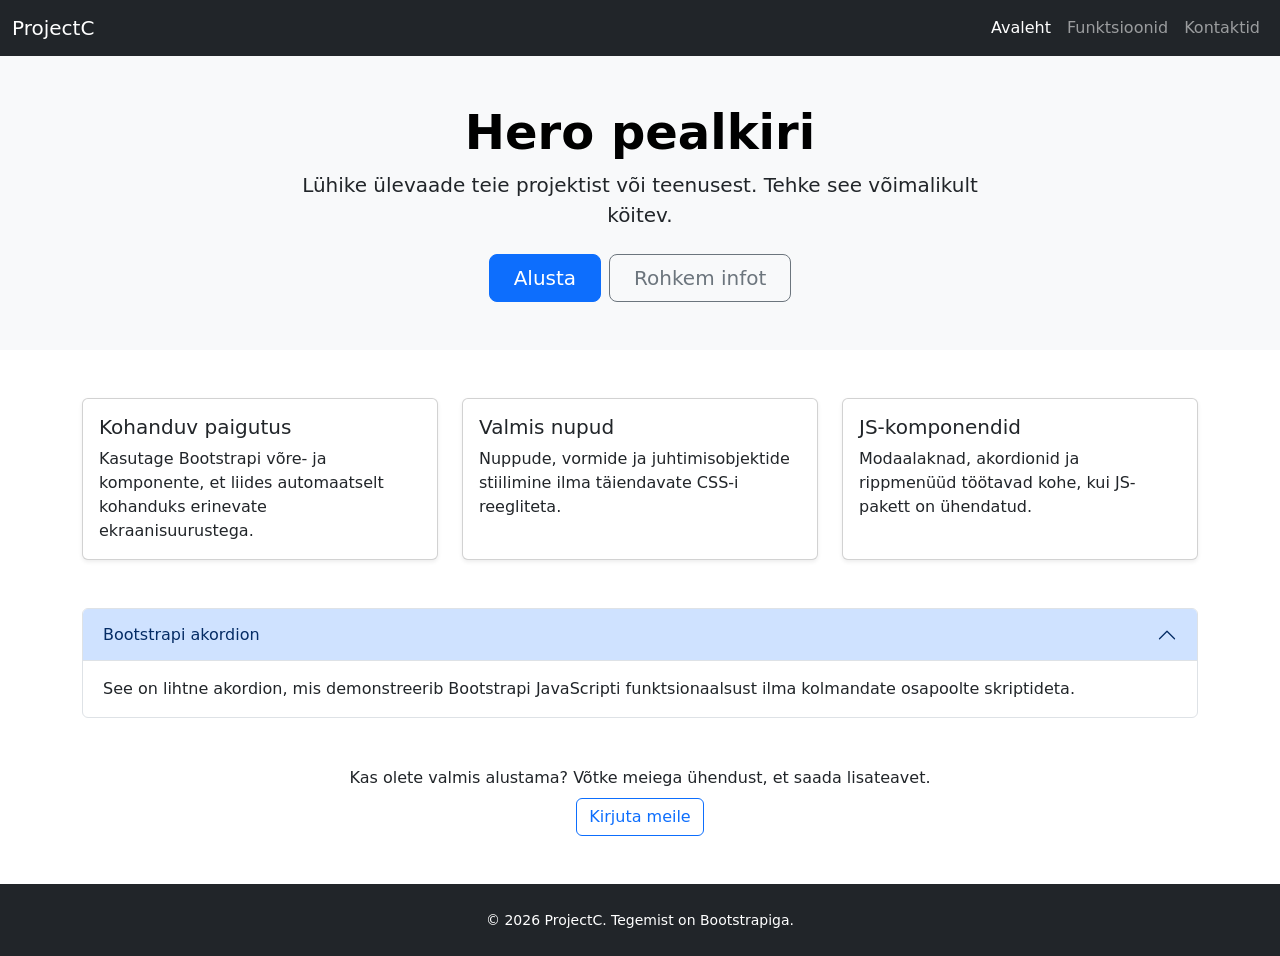
==== index.html @ 3313a77c "t1" ====
<!doctype html>
<html lang="et">
  <head>
    <meta charset="utf-8">
    <meta name="viewport" content="width=device-width, initial-scale=1">
    <title>Bootstrapi demo</title>
    <link href="https://cdn.jsdelivr.net/npm/bootstrap@5.3.8/dist/css/bootstrap.min.css" rel="stylesheet" integrity="sha384-sRIl4kxILFvY47J16cr9ZwB07vP4J8+LH7qKQnuqkuIAvNWLzeN8tE5YBujZqJLB" crossorigin="anonymous">
  </head>
  <body>
    <nav class="navbar navbar-expand-lg navbar-dark bg-dark">
      <div class="container-fluid">
        <a class="navbar-brand" href="#">ProjectC</a>
        <button class="navbar-toggler" type="button" data-bs-toggle="collapse" data-bs-target="#navbarNav" aria-controls="navbarNav" aria-expanded="false" aria-label="Toggle navigation">
          <span class="navbar-toggler-icon"></span>
        </button>
        <div class="collapse navbar-collapse" id="navbarNav">
          <ul class="navbar-nav ms-auto">
            <li class="nav-item">
              <a class="nav-link active" aria-current="page" href="#">Avaleht</a>
            </li>
            <li class="nav-item">
              <a class="nav-link" href="#features">Funktsioonid</a>
            </li>
            <li class="nav-item">
              <a class="nav-link" href="#contact">Kontaktid</a>
            </li>
          </ul>
        </div>
      </div>
    </nav>

    <header class="bg-light py-5">
      <div class="container px-4 px-md-5 text-center">
        <h1 class="display-5 fw-bold text-body-emphasis">Hero pealkiri</h1>
        <div class="col-lg-8 mx-auto">
          <p class="lead mb-4">Lühike ülevaade teie projektist või teenusest. Tehke see võimalikult köitev.</p>
          <div class="d-grid gap-2 d-sm-flex justify-content-sm-center">
            <button type="button" class="btn btn-primary btn-lg px-4 gap-3" data-bs-toggle="modal" data-bs-target="#introModal">Alusta</button>
            <button type="button" class="btn btn-outline-secondary btn-lg px-4">Rohkem infot</button>
          </div>
        </div>
      </div>
    </header>

    <main class="container py-5">
      <section id="features" class="mb-5">
        <div class="row g-4">
          <div class="col-md-4">
            <div class="card h-100 shadow-sm">
              <div class="card-body">
                <h5 class="card-title">Kohanduv paigutus</h5>
                <p class="card-text">Kasutage Bootstrapi võre- ja komponente, et liides automaatselt kohanduks erinevate ekraanisuurustega.</p>
              </div>
            </div>
          </div>
          <div class="col-md-4">
            <div class="card h-100 shadow-sm">
              <div class="card-body">
                <h5 class="card-title">Valmis nupud</h5>
                <p class="card-text">Nuppude, vormide ja juhtimisobjektide stiilimine ilma täiendavate CSS-i reegliteta.</p>
              </div>
            </div>
          </div>
          <div class="col-md-4">
            <div class="card h-100 shadow-sm">
              <div class="card-body">
                <h5 class="card-title">JS-komponendid</h5>
                <p class="card-text">Modaalaknad, akordionid ja rippmenüüd töötavad kohe, kui JS-pakett on ühendatud.</p>
              </div>
            </div>
          </div>
        </div>
      </section>

      <section class="mb-5">
        <div class="accordion" id="infoAccordion">
          <div class="accordion-item">
            <h2 class="accordion-header" id="headingOne">
              <button class="accordion-button" type="button" data-bs-toggle="collapse" data-bs-target="#collapseOne" aria-expanded="true" aria-controls="collapseOne">
                Bootstrapi akordion
              </button>
            </h2>
            <div id="collapseOne" class="accordion-collapse collapse show" aria-labelledby="headingOne" data-bs-parent="#infoAccordion">
              <div class="accordion-body">
                See on lihtne akordion, mis demonstreerib Bootstrapi JavaScripti funktsionaalsust ilma kolmandate osapoolte skriptideta.
              </div>
            </div>
          </div>
        </div>
      </section>

      <section id="contact" class="text-center">
        <p class="mb-2">Kas olete valmis alustama? Võtke meiega ühendust, et saada lisateavet.</p>
        <a href="mailto:info@example.com" class="btn btn-outline-primary">Kirjuta meile</a>
      </section>
    </main>

    <footer class="bg-dark text-white text-center py-4 mt-auto">
      <div class="container">
        <small>© 2026 ProjectC. Tegemist on Bootstrapiga.</small>
      </div>
    </footer>

    <div class="modal fade" id="introModal" tabindex="-1" aria-labelledby="introModalLabel" aria-hidden="true">
      <div class="modal-dialog modal-dialog-centered">
        <div class="modal-content">
          <div class="modal-header">
            <h5 class="modal-title" id="introModalLabel">Tere tulemast</h5>
            <button type="button" class="btn-close" data-bs-dismiss="modal" aria-label="Sulge"></button>
          </div>
          <div class="modal-body">
            Bootstrap on juba ühendatud ja nüüd saate selle komponente kasutada kohanduva kasutajaliidese kiireks loomiseks.
          </div>
          <div class="modal-footer">
            <button type="button" class="btn btn-secondary" data-bs-dismiss="modal">Sulge</button>
          </div>
        </div>
      </div>
    </div>

    <script src="https://cdn.jsdelivr.net/npm/bootstrap@5.3.8/dist/js/bootstrap.bundle.min.js" integrity="sha384-FKyoEForCGlyvwx9Hj09JcYn3nv7wiPVlz7YYwJrWVcXK/BmnVDxM+D2scQbITxI" crossorigin="anonymous"></script>
  </body>
</html>
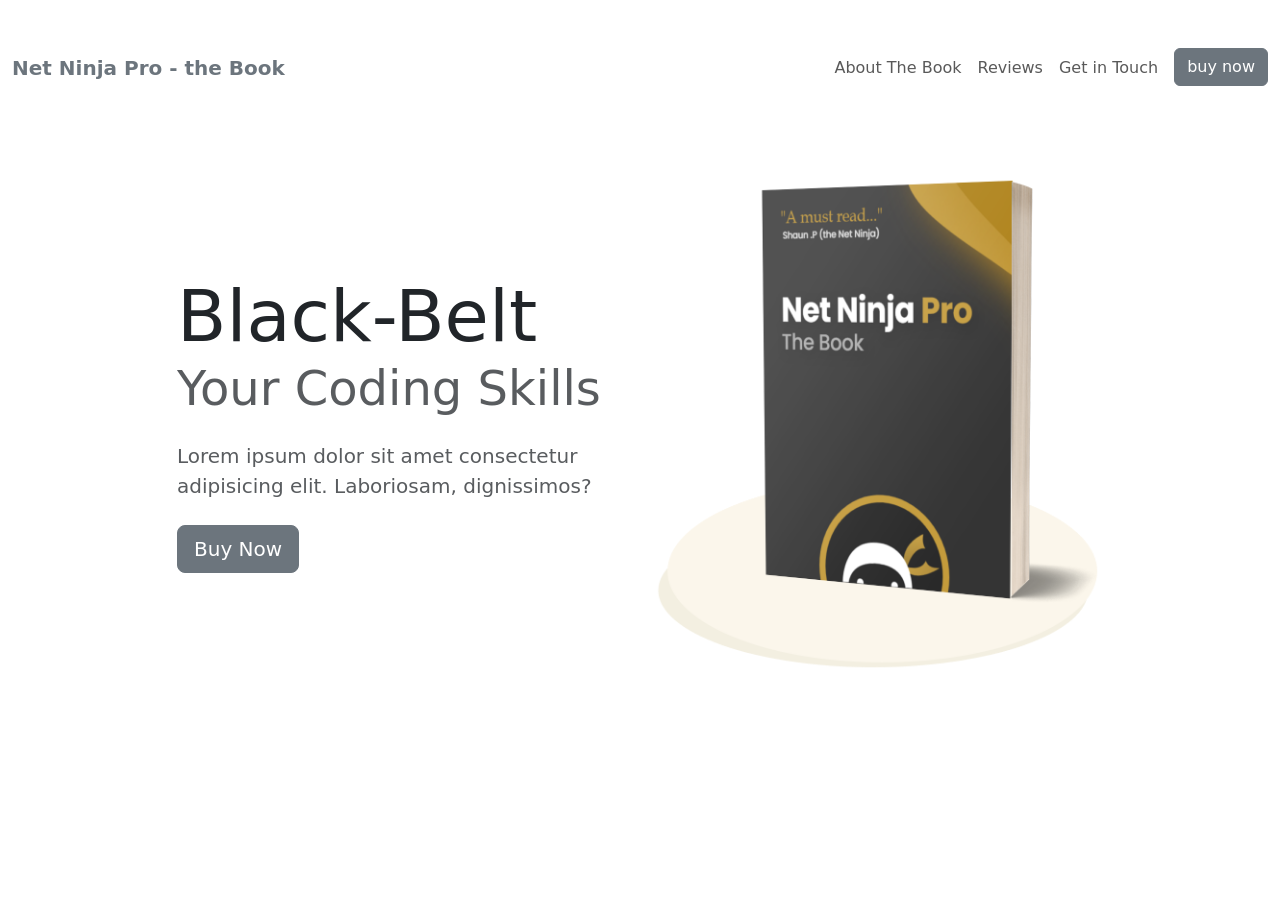
==== commit cdc3a644: "ver chill" ====
--- a/index.html
+++ b/index.html
@@ -1,123 +1,90 @@
-<!doctype html>
-<html lang="et">
-  <head>
-    <meta charset="utf-8">
-    <meta name="viewport" content="width=device-width, initial-scale=1">
-    <title>Bootstrapi demo</title>
-    <link href="https://cdn.jsdelivr.net/npm/bootstrap@5.3.8/dist/css/bootstrap.min.css" rel="stylesheet" integrity="sha384-sRIl4kxILFvY47J16cr9ZwB07vP4J8+LH7qKQnuqkuIAvNWLzeN8tE5YBujZqJLB" crossorigin="anonymous">
-  </head>
-  <body>
-    <nav class="navbar navbar-expand-lg navbar-dark bg-dark">
-      <div class="container-fluid">
-        <a class="navbar-brand" href="#">ProjectC</a>
-        <button class="navbar-toggler" type="button" data-bs-toggle="collapse" data-bs-target="#navbarNav" aria-controls="navbarNav" aria-expanded="false" aria-label="Toggle navigation">
-          <span class="navbar-toggler-icon"></span>
-        </button>
-        <div class="collapse navbar-collapse" id="navbarNav">
-          <ul class="navbar-nav ms-auto">
-            <li class="nav-item">
-              <a class="nav-link active" aria-current="page" href="#">Avaleht</a>
-            </li>
-            <li class="nav-item">
-              <a class="nav-link" href="#features">Funktsioonid</a>
-            </li>
-            <li class="nav-item">
-              <a class="nav-link" href="#contact">Kontaktid</a>
-            </li>
-          </ul>
+<html lang="en">
+<head>
+  <meta charset="UTF-8">
+  <meta http-equiv="X-UA-Compatible" content="IE=edge">
+  <meta name="viewport" content="width=device-width, initial-scale=1.0">
+  <title>Net Ninja Pro - the Book</title>
+  <link href="https://cdn.jsdelivr.net/npm/bootstrap@5.0.1/dist/css/bootstrap.min.css" rel="stylesheet" integrity="sha384-+0n0xVW2eSR5OomGNYDnhzAbDsOXxcvSN1TPprVMTNDbiYZCxYbOOl7+AMvyTG2x" crossorigin="anonymous">
+  <style>
+    section{
+      padding: 60px 0;
+    }
+  </style>
+</head>
+<body>
+
+  <!-- navbar -->
+  <nav class="navbar navbar-expand-md navbar-light pt-5 pb-4">
+    <div class="container-xxl">
+      <!-- navbar brand / title -->
+      <a class="navbar-brand" href="#intro">
+        <span class="text-secondary fw-bold">
+          Net Ninja Pro - the Book
+        </span>
+      </a>
+      <!-- toggle button for mobile nav -->
+      <button class="navbar-toggler" type="button" data-bs-toggle="collapse" data-bs-target="#main-nav" aria-controls="main-nav" aria-expanded="false" aria-label="Toggle navigation">
+        <span class="navbar-toggler-icon"></span>
+      </button>
+
+      <!-- navbar links -->
+      <div class="collapse navbar-collapse justify-content-end align-center" id="main-nav">
+        <ul class="navbar-nav">
+          <li class="nav-item">
+            <a class="nav-link" href="#topics">About The Book</a>
+          </li>
+          <li class="nav-item">
+            <a class="nav-link" href="#reviews">Reviews</a>
+          </li>
+          <li class="nav-item">
+            <a class="nav-link" href="#contact">Get in Touch</a>
+          </li>
+          <li class="nav-item d-md-none">
+            <a class="nav-link" href="#pricing">Pricing</a>
+          </li>
+          <li class="nav-item ms-2 d-none d-md-inline">
+            <a class="btn btn-secondary" href="#pricing">buy now</a>
+          </li>
+          
+        </ul>
+      </div>
+    </div>
+  </nav>
+
+  <!-- main image & intro text -->
+  <section id="intro">
+    <div class="container-lg">
+      <div class="row g-4 justify-content-center align-items-center">
+        <div class="col-md-5 text-center text-md-start">
+          <h1>
+            <div class="display-2">Black-Belt</div>
+            <div class="display-5 text-muted">Your Coding Skills</div>
+          </h1>
+          <p class="lead my-4 text-muted">Lorem ipsum dolor sit amet consectetur adipisicing elit. Laboriosam, dignissimos?</p>
+          <a href="#pricing" class="btn btn-secondary btn-lg">Buy Now</a>
         </div>
-      </div>
-    </nav>
-
-    <header class="bg-light py-5">
-      <div class="container px-4 px-md-5 text-center">
-        <h1 class="display-5 fw-bold text-body-emphasis">Hero pealkiri</h1>
-        <div class="col-lg-8 mx-auto">
-          <p class="lead mb-4">Lühike ülevaade teie projektist või teenusest. Tehke see võimalikult köitev.</p>
-          <div class="d-grid gap-2 d-sm-flex justify-content-sm-center">
-            <button type="button" class="btn btn-primary btn-lg px-4 gap-3" data-bs-toggle="modal" data-bs-target="#introModal">Alusta</button>
-            <button type="button" class="btn btn-outline-secondary btn-lg px-4">Rohkem infot</button>
-          </div>
-        </div>
-      </div>
-    </header>
-
-    <main class="container py-5">
-      <section id="features" class="mb-5">
-        <div class="row g-4">
-          <div class="col-md-4">
-            <div class="card h-100 shadow-sm">
-              <div class="card-body">
-                <h5 class="card-title">Kohanduv paigutus</h5>
-                <p class="card-text">Kasutage Bootstrapi võre- ja komponente, et liides automaatselt kohanduks erinevate ekraanisuurustega.</p>
-              </div>
-            </div>
-          </div>
-          <div class="col-md-4">
-            <div class="card h-100 shadow-sm">
-              <div class="card-body">
-                <h5 class="card-title">Valmis nupud</h5>
-                <p class="card-text">Nuppude, vormide ja juhtimisobjektide stiilimine ilma täiendavate CSS-i reegliteta.</p>
-              </div>
-            </div>
-          </div>
-          <div class="col-md-4">
-            <div class="card h-100 shadow-sm">
-              <div class="card-body">
-                <h5 class="card-title">JS-komponendid</h5>
-                <p class="card-text">Modaalaknad, akordionid ja rippmenüüd töötavad kohe, kui JS-pakett on ühendatud.</p>
-              </div>
-            </div>
-          </div>
-        </div>
-      </section>
-
-      <section class="mb-5">
-        <div class="accordion" id="infoAccordion">
-          <div class="accordion-item">
-            <h2 class="accordion-header" id="headingOne">
-              <button class="accordion-button" type="button" data-bs-toggle="collapse" data-bs-target="#collapseOne" aria-expanded="true" aria-controls="collapseOne">
-                Bootstrapi akordion
-              </button>
-            </h2>
-            <div id="collapseOne" class="accordion-collapse collapse show" aria-labelledby="headingOne" data-bs-parent="#infoAccordion">
-              <div class="accordion-body">
-                See on lihtne akordion, mis demonstreerib Bootstrapi JavaScripti funktsionaalsust ilma kolmandate osapoolte skriptideta.
-              </div>
-            </div>
-          </div>
-        </div>
-      </section>
-
-      <section id="contact" class="text-center">
-        <p class="mb-2">Kas olete valmis alustama? Võtke meiega ühendust, et saada lisateavet.</p>
-        <a href="mailto:info@example.com" class="btn btn-outline-primary">Kirjuta meile</a>
-      </section>
-    </main>
-
-    <footer class="bg-dark text-white text-center py-4 mt-auto">
-      <div class="container">
-        <small>© 2026 ProjectC. Tegemist on Bootstrapiga.</small>
-      </div>
-    </footer>
-
-    <div class="modal fade" id="introModal" tabindex="-1" aria-labelledby="introModalLabel" aria-hidden="true">
-      <div class="modal-dialog modal-dialog-centered">
-        <div class="modal-content">
-          <div class="modal-header">
-            <h5 class="modal-title" id="introModalLabel">Tere tulemast</h5>
-            <button type="button" class="btn-close" data-bs-dismiss="modal" aria-label="Sulge"></button>
-          </div>
-          <div class="modal-body">
-            Bootstrap on juba ühendatud ja nüüd saate selle komponente kasutada kohanduva kasutajaliidese kiireks loomiseks.
-          </div>
-          <div class="modal-footer">
-            <button type="button" class="btn btn-secondary" data-bs-dismiss="modal">Sulge</button>
-          </div>
+        <div class="col-md-5 text-center d-none d-md-block">
+          <img src="/assets/ebook-cover.png" class="img-fluid" alt="ebook">
         </div>
       </div>
     </div>
+  </section>
 
-    <script src="https://cdn.jsdelivr.net/npm/bootstrap@5.3.8/dist/js/bootstrap.bundle.min.js" integrity="sha384-FKyoEForCGlyvwx9Hj09JcYn3nv7wiPVlz7YYwJrWVcXK/BmnVDxM+D2scQbITxI" crossorigin="anonymous"></script>
-  </body>
+  <!-- pricing plans -->
+
+
+  <!-- topics at a glance -->
+
+
+  <!-- reviews list -->
+
+
+  <!-- contact form -->
+
+
+  <!-- get updates / modal trigger -->
+
+  
+  <script src="https://cdn.jsdelivr.net/npm/bootstrap@5.0.1/dist/js/bootstrap.bundle.min.js" integrity="sha384-gtEjrD/SeCtmISkJkNUaaKMoLD0//ElJ19smozuHV6z3Iehds+3Ulb9Bn9Plx0x4" crossorigin="anonymous"></script>
+</body>
 </html>
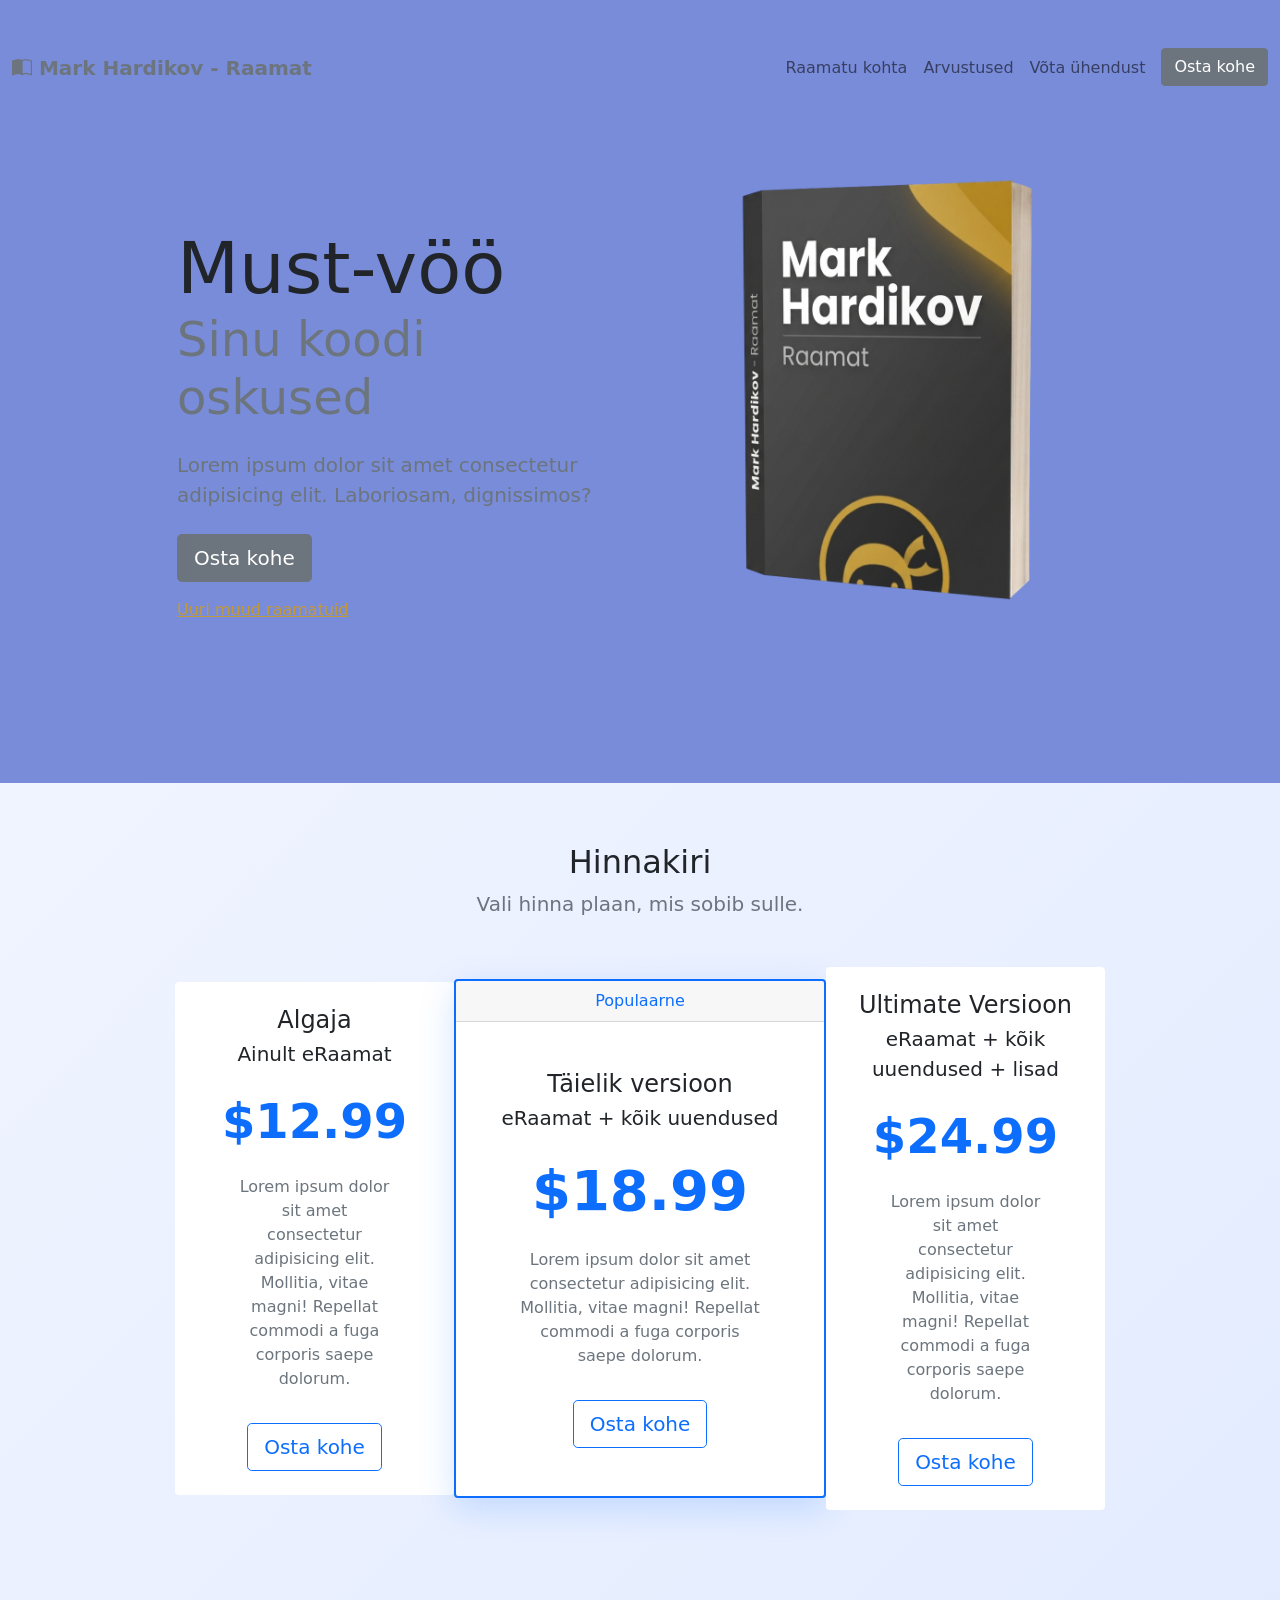
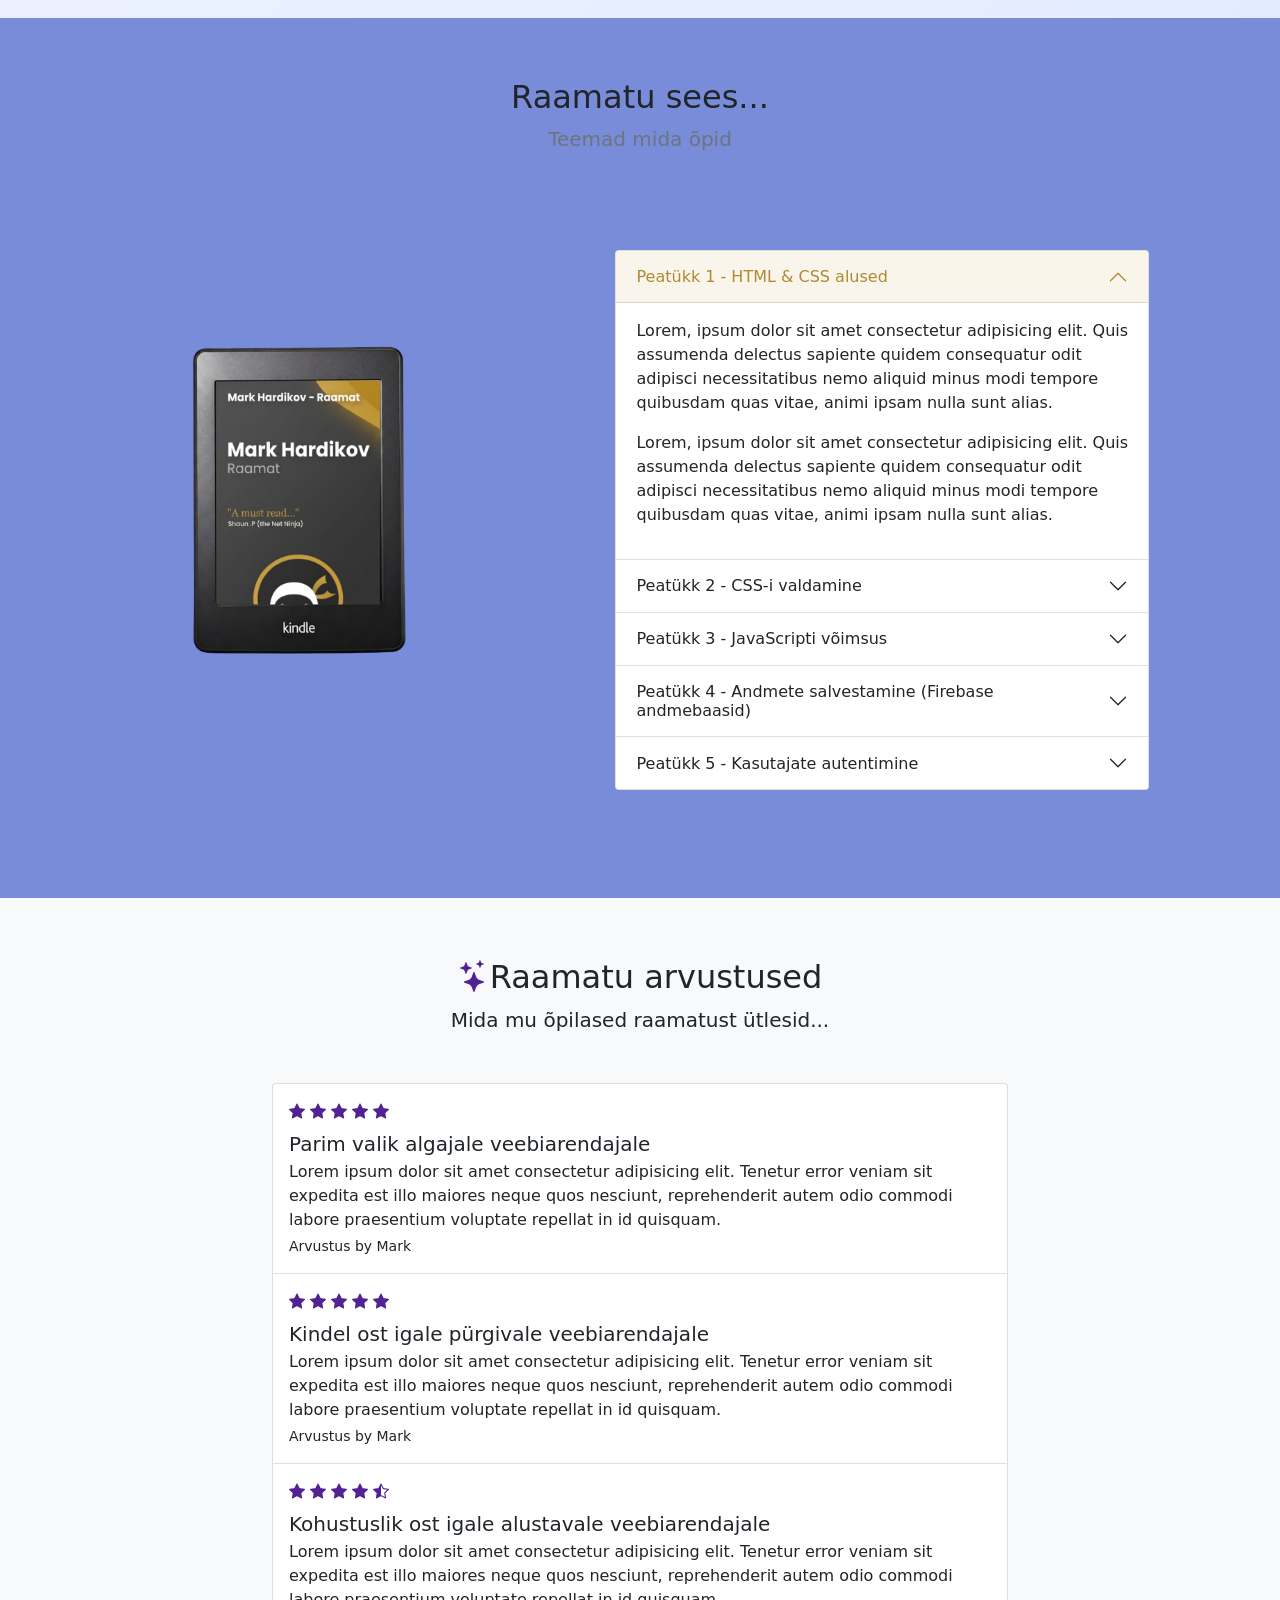
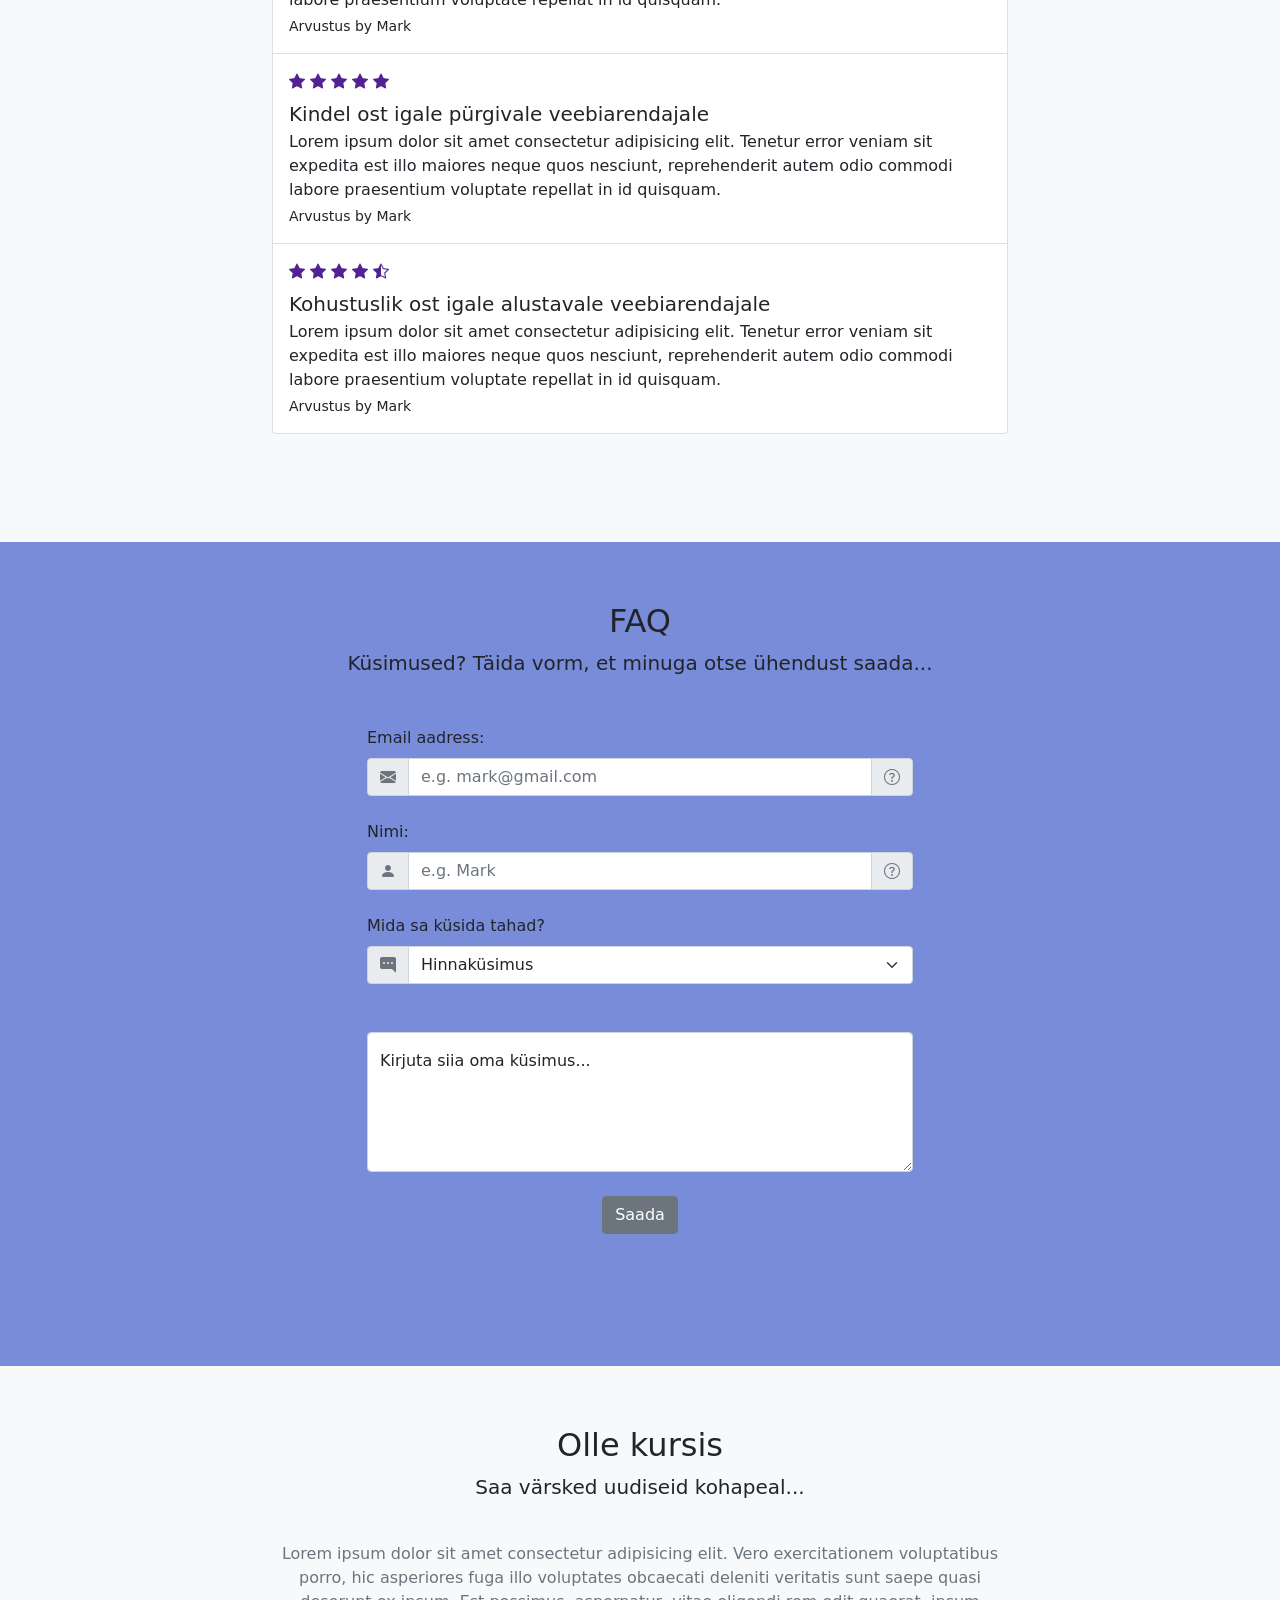
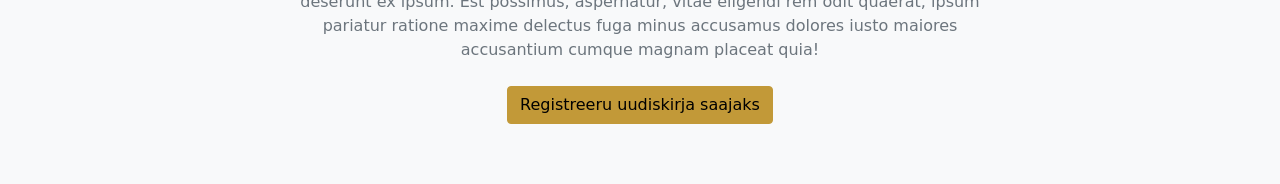
==== commit 7719cb63: "Almost final ver" ====
--- a/index.html
+++ b/index.html
@@ -3,8 +3,9 @@
   <meta charset="UTF-8">
   <meta http-equiv="X-UA-Compatible" content="IE=edge">
   <meta name="viewport" content="width=device-width, initial-scale=1.0">
-  <title>Net Ninja Pro - the Book</title>
-  <link href="https://cdn.jsdelivr.net/npm/bootstrap@5.0.1/dist/css/bootstrap.min.css" rel="stylesheet" integrity="sha384-+0n0xVW2eSR5OomGNYDnhzAbDsOXxcvSN1TPprVMTNDbiYZCxYbOOl7+AMvyTG2x" crossorigin="anonymous">
+  <title>Mark Hardikov - Raamat</title>
+  <link rel="stylesheet" href="https://cdn.jsdelivr.net/npm/bootstrap-icons@1.5.0/font/bootstrap-icons.css">
+  <link href="/css/main.min.css" rel="stylesheet">
   <style>
     section{
       padding: 60px 0;
@@ -19,7 +20,8 @@
       <!-- navbar brand / title -->
       <a class="navbar-brand" href="#intro">
         <span class="text-secondary fw-bold">
-          Net Ninja Pro - the Book
+          <i class="bi bi-book-half"></i>
+          Mark Hardikov - Raamat
         </span>
       </a>
       <!-- toggle button for mobile nav -->
@@ -31,19 +33,19 @@
       <div class="collapse navbar-collapse justify-content-end align-center" id="main-nav">
         <ul class="navbar-nav">
           <li class="nav-item">
-            <a class="nav-link" href="#topics">About The Book</a>
+            <a class="nav-link" href="#topics">Raamatu kohta</a>
           </li>
           <li class="nav-item">
-            <a class="nav-link" href="#reviews">Reviews</a>
+            <a class="nav-link" href="#reviews">Arvustused</a>
           </li>
           <li class="nav-item">
-            <a class="nav-link" href="#contact">Get in Touch</a>
+            <a class="nav-link" href="#contact">Võta ühendust</a>
           </li>
           <li class="nav-item d-md-none">
-            <a class="nav-link" href="#pricing">Pricing</a>
+            <a class="nav-link" href="#pricing">Hinnakiri</a>
           </li>
           <li class="nav-item ms-2 d-none d-md-inline">
-            <a class="btn btn-secondary" href="#pricing">buy now</a>
+            <a class="btn btn-secondary" href="#pricing">Osta kohe</a>
           </li>
           
         </ul>
@@ -57,34 +59,376 @@
       <div class="row g-4 justify-content-center align-items-center">
         <div class="col-md-5 text-center text-md-start">
           <h1>
-            <div class="display-2">Black-Belt</div>
-            <div class="display-5 text-muted">Your Coding Skills</div>
+            <div class="display-2">Must-vöö</div>
+            <div class="display-5 text-muted">Sinu koodi oskused</div>
           </h1>
           <p class="lead my-4 text-muted">Lorem ipsum dolor sit amet consectetur adipisicing elit. Laboriosam, dignissimos?</p>
-          <a href="#pricing" class="btn btn-secondary btn-lg">Buy Now</a>
+          <a href="#pricing" class="btn btn-secondary btn-lg">Osta kohe</a>
+          <!-- open sidebar / offcanvas -->
+          <a href="#sidebar" class="d-block mt-3" data-bs-toggle="offcanvas" role="button" aria-controls="sidebar">
+            Uuri muud raamatuid
+          </a>
         </div>
         <div class="col-md-5 text-center d-none d-md-block">
-          <img src="/assets/ebook-cover.png" class="img-fluid" alt="ebook">
+          <!-- tooltip -->
+          <span class="tt" data-bs-placement="bottom" title="Mark Hardikov Raamatu kaan">
+            <img src="/assets/ebook-cover.png" class="img-fluid" alt="ebook">
+          </span>
         </div>
       </div>
     </div>
   </section>
 
   <!-- pricing plans -->
-
+  <section id="pricing" class="bg-light mt-5">
+    <div class="container-lg">
+      <div class="text-center">
+        <h2>Hinnakiri</h2>
+        <p class="lead text-muted">Vali hinna plaan, mis sobib sulle.</p>
+      </div>
+
+      <div class="row my-5 g-0 align-items-center justify-content-center">
+        <div class="col-8 col-lg-4 col-xl-3">
+          <div class="card border-0">
+            <div class="card-body text-center py-4">
+              <h4 class="card-title">Algaja</h4>
+              <p class="lead card-subtitle">Ainult eRaamat</p>
+              <p class="display-5 my-4 text-primary fw-bold">$12.99</p>
+              <p class="card-text mx-5 text-muted d-none d-lg-block">Lorem ipsum dolor sit amet consectetur adipisicing elit. Mollitia, vitae magni! Repellat commodi a fuga corporis saepe dolorum.</p>
+              <a href="#" class="btn btn-outline-primary btn-lg mt-3">
+                Osta kohe
+              </a>
+            </div>
+          </div>
+        </div>
+
+        <div class="col-9 col-lg-4">
+          <div class="card border-primary border-2">
+            <div class="card-header text-center text-primary">Populaarne</div>
+            <div class="card-body text-center py-5">
+              <h4 class="card-title">Täielik versioon</h4>
+              <p class="lead card-subtitle">eRaamat + kõik uuendused</p>
+              <p class="display-4 my-4 text-primary fw-bold">$18.99</p>
+              <p class="card-text mx-5 text-muted d-none d-lg-block">Lorem ipsum dolor sit amet consectetur adipisicing elit. Mollitia, vitae magni! Repellat commodi a fuga corporis saepe dolorum.</p>
+              <a href="#" class="btn btn-outline-primary btn-lg mt-3">
+                Osta kohe
+              </a>
+            </div>
+          </div>
+        </div>
+
+        <div class="col-8 col-lg-4 col-xl-3">
+          <div class="card border-0">
+            <div class="card-body text-center py-4">
+              <h4 class="card-title">Ultimate Versioon</h4>
+              <p class="lead card-subtitle">eRaamat + kõik uuendused + lisad</p>
+              <p class="display-5 my-4 text-primary fw-bold">$24.99</p>
+              <p class="card-text mx-5 text-muted d-none d-lg-block">Lorem ipsum dolor sit amet consectetur adipisicing elit. Mollitia, vitae magni! Repellat commodi a fuga corporis saepe dolorum.</p>
+              <a href="#" class="btn btn-outline-primary btn-lg mt-3">
+                Osta kohe
+              </a>
+            </div>
+          </div>
+        </div>
+      </div>
+
+    </div><!-- end container -->
+  </section>
 
   <!-- topics at a glance -->
-
+  <section id="topics">
+    <div class="container-md">
+      <div class="text-center">
+        <h2>Raamatu sees...</h2>
+        <p class="lead text-muted">Teemad mida õpid</p>
+      </div>
+      <div class="row my-5 g-5 justify-content-around align-items-center">
+        <div class="col-6 col-lg-4">
+          <img src="/assets/kindle.png" class="img-fluid" alt="ebook">
+        </div>
+        <div class="col-lg-6">
+          
+          <!-- accordion -->
+          <div class="accordion" id="chapters">
+            <div class="accordion-item">
+              <h2 class="accordion-header" id="heading-1">
+                <button class="accordion-button" type="button" data-bs-toggle="collapse" data-bs-target="#chapter-1" aria-expanded="true" aria-controls="chapter-1">
+                  Peatükk 1 - HTML & CSS alused
+                </button>
+              </h2>
+              <div id="chapter-1" class="accordion-collapse collapse show" aria-labelledby="heading-1" data-bs-parent="#chapters">
+                <div class="accordion-body">
+                  <p>Lorem, ipsum dolor sit amet consectetur adipisicing elit. Quis assumenda delectus sapiente quidem consequatur odit adipisci necessitatibus nemo aliquid minus modi tempore quibusdam quas vitae, animi ipsam nulla sunt alias.</p>
+                  <p>Lorem, ipsum dolor sit amet consectetur adipisicing elit. Quis assumenda delectus sapiente quidem consequatur odit adipisci necessitatibus nemo aliquid minus modi tempore quibusdam quas vitae, animi ipsam nulla sunt alias.</p>
+                </div>
+              </div>
+            </div>
+            <div class="accordion-item">
+              <h2 class="accordion-header" id="heading-2">
+                <button class="accordion-button collapsed" type="button" data-bs-toggle="collapse" data-bs-target="#chapter-2" aria-expanded="false" aria-controls="chapter-2">
+                  Peatükk 2 - CSS-i valdamine
+                </button>
+              </h2>
+              <div id="chapter-2" class="accordion-collapse collapse" aria-labelledby="heading-2" data-bs-parent="#chapters">
+                <div class="accordion-body">
+                  <p>Lorem, ipsum dolor sit amet consectetur adipisicing elit. Quis assumenda delectus sapiente quidem consequatur odit adipisci necessitatibus nemo aliquid minus modi tempore quibusdam quas vitae, animi ipsam nulla sunt alias.</p>
+                  <p>Lorem, ipsum dolor sit amet consectetur adipisicing elit. Quis assumenda delectus sapiente quidem consequatur odit adipisci necessitatibus nemo aliquid minus modi tempore quibusdam quas vitae, animi ipsam nulla sunt alias.</p>
+                </div>
+              </div>
+            </div>
+            <div class="accordion-item">
+              <h2 class="accordion-header" id="heading-3">
+                <button class="accordion-button collapsed" type="button" data-bs-toggle="collapse" data-bs-target="#chapter-3" aria-expanded="false" aria-controls="chapter-3">
+                  Peatükk 3 - JavaScripti võimsus
+                </button>
+              </h2>
+              <div id="chapter-3" class="accordion-collapse collapse" aria-labelledby="heading-3" data-bs-parent="#chapters">
+                <div class="accordion-body">
+                  <p>Lorem, ipsum dolor sit amet consectetur adipisicing elit. Quis assumenda delectus sapiente quidem consequatur odit adipisci necessitatibus nemo aliquid minus modi tempore quibusdam quas vitae, animi ipsam nulla sunt alias.</p>
+                  <p>Lorem, ipsum dolor sit amet consectetur adipisicing elit. Quis assumenda delectus sapiente quidem consequatur odit adipisci necessitatibus nemo aliquid minus modi tempore quibusdam quas vitae, animi ipsam nulla sunt alias.</p>
+                </div>
+              </div>
+            </div>
+            <div class="accordion-item">
+              <h2 class="accordion-header" id="heading-4">
+                <button class="accordion-button collapsed" type="button" data-bs-toggle="collapse" data-bs-target="#chapter-4" aria-expanded="false" aria-controls="chapter-4">
+                  Peatükk 4 - Andmete salvestamine (Firebase andmebaasid)
+                </button>
+              </h2>
+              <div id="chapter-4" class="accordion-collapse collapse" aria-labelledby="heading-4" data-bs-parent="#chapters">
+                <div class="accordion-body">
+                  <p>Lorem, ipsum dolor sit amet consectetur adipisicing elit. Quis assumenda delectus sapiente quidem consequatur odit adipisci necessitatibus nemo aliquid minus modi tempore quibusdam quas vitae, animi ipsam nulla sunt alias.</p>
+                  <p>Lorem, ipsum dolor sit amet consectetur adipisicing elit. Quis assumenda delectus sapiente quidem consequatur odit adipisci necessitatibus nemo aliquid minus modi tempore quibusdam quas vitae, animi ipsam nulla sunt alias.</p>
+                </div>
+              </div>
+            </div>
+            <div class="accordion-item">
+              <h2 class="accordion-header" id="heading-5">
+                <button class="accordion-button collapsed" type="button" data-bs-toggle="collapse" data-bs-target="#chapter-5" aria-expanded="false" aria-controls="chapter-5">
+                  Peatükk 5 - Kasutajate autentimine
+                </button>
+              </h2>
+              <div id="chapter-5" class="accordion-collapse collapse" aria-labelledby="heading-5" data-bs-parent="#chapters">
+                <div class="accordion-body">
+                  <p>Lorem, ipsum dolor sit amet consectetur adipisicing elit. Quis assumenda delectus sapiente quidem consequatur odit adipisci necessitatibus nemo aliquid minus modi tempore quibusdam quas vitae, animi ipsam nulla sunt alias.</p>
+                  <p>Lorem, ipsum dolor sit amet consectetur adipisicing elit. Quis assumenda delectus sapiente quidem consequatur odit adipisci necessitatibus nemo aliquid minus modi tempore quibusdam quas vitae, animi ipsam nulla sunt alias.</p>
+                </div>
+              </div>
+            </div>
+          </div>
+
+        </div>
+      </div>
+    </div>
+  </section>
 
   <!-- reviews list -->
-
+  <section id="reviews" class="bg-altlight">
+    <div class="container-lg">
+      <div class="text-center">
+        <h2><i class="bi bi-stars text-altdark"></i>Raamatu arvustused</h2>
+        <p class="lead">Mida mu õpilased raamatust ütlesid...</p>
+      </div>
+
+      <div class="row justify-content-center my-5">
+        <div class="col-lg-8">
+          <div class="list-group">
+            <div class="list-group-item py-3">
+              <div class="pb-2">
+                <i class="bi bi-star-fill text-altdark"></i>
+                <i class="bi bi-star-fill text-altdark"></i>
+                <i class="bi bi-star-fill text-altdark"></i>
+                <i class="bi bi-star-fill text-altdark"></i>
+                <i class="bi bi-star-fill text-altdark"></i>
+              </div>
+              <h5 class="mb-1">Parim valik algajale veebiarendajale</h5>
+              <p class="mb-1">Lorem ipsum dolor sit amet consectetur adipisicing elit. Tenetur error veniam sit expedita est illo maiores neque quos nesciunt, reprehenderit autem odio commodi labore praesentium voluptate repellat in id quisquam.</p>
+              <small>Arvustus by Mark</small>
+            </div>
+            <div class="list-group-item py-3">
+              <div class="pb-2">
+                <i class="bi bi-star-fill text-altdark"></i>
+                <i class="bi bi-star-fill text-altdark"></i>
+                <i class="bi bi-star-fill text-altdark"></i>
+                <i class="bi bi-star-fill text-altdark"></i>
+                <i class="bi bi-star-fill text-altdark"></i>
+              </div>
+              <h5 class="mb-1">Kindel ost igale pürgivale veebiarendajale</h5>
+              <p class="mb-1">Lorem ipsum dolor sit amet consectetur adipisicing elit. Tenetur error veniam sit expedita est illo maiores neque quos nesciunt, reprehenderit autem odio commodi labore praesentium voluptate repellat in id quisquam.</p>
+              <small>Arvustus by Mark</small>
+            </div>
+            <div class="list-group-item py-3">
+              <div class="pb-2">
+                <i class="bi bi-star-fill text-altdark"></i>
+                <i class="bi bi-star-fill text-altdark"></i>
+                <i class="bi bi-star-fill text-altdark"></i>
+                <i class="bi bi-star-fill text-altdark"></i>
+                <i class="bi bi-star-half text-altdark"></i>
+              </div>
+              <h5 class="mb-1">Kohustuslik ost igale alustavale veebiarendajale</h5>
+              <p class="mb-1">Lorem ipsum dolor sit amet consectetur adipisicing elit. Tenetur error veniam sit expedita est illo maiores neque quos nesciunt, reprehenderit autem odio commodi labore praesentium voluptate repellat in id quisquam.</p>
+              <small>Arvustus by Mark</small>
+            </div>
+            <div class="list-group-item py-3">
+              <div class="pb-2">
+                <i class="bi bi-star-fill text-altdark"></i>
+                <i class="bi bi-star-fill text-altdark"></i>
+                <i class="bi bi-star-fill text-altdark"></i>
+                <i class="bi bi-star-fill text-altdark"></i>
+                <i class="bi bi-star-fill text-altdark"></i>
+              </div>
+              <h5 class="mb-1">Kindel ost igale pürgivale veebiarendajale</h5>
+              <p class="mb-1">Lorem ipsum dolor sit amet consectetur adipisicing elit. Tenetur error veniam sit expedita est illo maiores neque quos nesciunt, reprehenderit autem odio commodi labore praesentium voluptate repellat in id quisquam.</p>
+              <small>Arvustus by Mark</small>
+            </div>
+            <div class="list-group-item py-3">
+              <div class="pb-2">
+                <i class="bi bi-star-fill text-altdark"></i>
+                <i class="bi bi-star-fill text-altdark"></i>
+                <i class="bi bi-star-fill text-altdark"></i>
+                <i class="bi bi-star-fill text-altdark"></i>
+                <i class="bi bi-star-half text-altdark"></i>
+              </div>
+              <h5 class="mb-1">Kohustuslik ost igale alustavale veebiarendajale</h5>
+              <p class="mb-1">Lorem ipsum dolor sit amet consectetur adipisicing elit. Tenetur error veniam sit expedita est illo maiores neque quos nesciunt, reprehenderit autem odio commodi labore praesentium voluptate repellat in id quisquam.</p>
+              <small>Arvustus by Mark</small>
+            </div>
+          </div>
+        </div>
+      </div>
+    </div>
+  </section>
 
   <!-- contact form -->
-
+  <!-- form-control, form-label, form-select, input-group, input-group-text -->
+  <section id="contact">
+    <div class="container-lg">
+      
+      <div class="text-center">
+        <h2>FAQ</h2>
+        <p class="lead">Küsimused? Täida vorm, et minuga otse ühendust saada...</p>
+      </div>
+      <div class="row justify-content-center my-5">
+        <div class="col-lg-6">
+          
+          <form>
+            <label for="email" class="form-label">Email aadress:</label>
+            <div class="input-group mb-4">
+              <span class="input-group-text">
+                <i class="bi bi-envelope-fill text-secondary"></i>
+              </span>
+              <input type="text" id="email" class="form-control" placeholder="e.g. mark@gmail.com" />
+              <!-- tooltip -->
+              <span class="input-group-text">
+                <span class="tt" data-bs-placement="bottom" title="Pane email aadress, et saaksime vastata.">
+                  <i class="bi bi-question-circle text-muted"></i>
+                </span>
+              </span>
+            </div>
+            <label for="name" class="form-label">Nimi:</label>
+            <div class="mb-4 input-group">
+              <span class="input-group-text">
+                <i class="bi bi-person-fill text-secondary"></i>
+              </span>
+              <input type="text" id="name" class="form-control" placeholder="e.g. Mark" />
+              <!-- tooltip -->
+              <span class="input-group-text">
+                <span class="tt" data-bs-placement="bottom" title="Pane oma nimi, et saaksime sind identifitseerida.">
+                  <i class="bi bi-question-circle text-muted"></i>
+                </span>
+              </span>
+            </div>
+            <label for="subject" class="form-label">Mida sa küsida tahad?</label>
+            <div class="mb-4 input-group">
+              <span class="input-group-text">
+                <i class="bi bi-chat-right-dots-fill text-secondary"></i>
+              </span>
+              <select class="form-select" id="subject">
+                <option value="pricing" selected>Hinnaküsimus</option>
+                <option value="content">Sisuküsimus</option>
+                <option value="other">Muu küsimus</option>
+              </select>
+            </div>
+            <div class="mb-4 mt-5 form-floating">
+              <textarea class="form-control" id="query" style="height: 140px" placeholder="query"></textarea>
+              <label for="query">Kirjuta siia oma küsimus...</label>
+            </div>
+            <div class="mb-4 text-center">
+              <button type="submit" class="btn btn-secondary">Saada</button>
+            </div>
+          </form>
+        </div>
+      </div>
+    </div>
+  </section>
 
   <!-- get updates / modal trigger -->
+  <section class="bg-light">
+    <div class="container">
+      <div class="text-center">
+        <h2>Olle kursis</h2>
+        <p class="lead">Saa värsked uudiseid kohapeal...</p>
+      </div>
+      <div class="row justify-content-center">
+        <div class="col-md-8 text-center">
+          <p class="text-muted my-4">Lorem ipsum dolor sit amet consectetur adipisicing elit. Vero exercitationem voluptatibus porro, hic asperiores fuga illo voluptates obcaecati deleniti veritatis sunt saepe quasi deserunt ex ipsum. Est possimus, aspernatur, vitae eligendi rem odit quaerat, ipsum pariatur ratione maxime delectus fuga minus accusamus dolores iusto maiores accusantium cumque magnam placeat quia!</p>
+          <button class="btn btn-primary" data-bs-toggle="modal" data-bs-target="#reg-modal">
+            Registreeru uudiskirja saajaks
+          </button>
+        </div>
+      </div>
+    </div>
+  </section>
+
+  <!-- modal itself -->
+  <div class="modal fade" id="reg-modal" tabindex="-1" aria-labelledby="modal-title" aria-hidden="true">
+    <div class="modal-dialog">
+      <div class="modal-content">
+        <div class="modal-header">
+          <h5 class="modal-title" id="modal-title">Get the Latest Updates</h5>
+          <button type="button" class="btn-close" data-bs-dismiss="modal" aria-label="Close"></button>
+        </div>
+        <div class="modal-body">
+          <p>Lorem, ipsum dolor sit amet consectetur adipisicing elit. Quis, exercitationem laboriosam nihil minus voluptatibus harum aliquam consequatur pariatur inventore dignissimos illum excepturi ratione ipsum sit iusto alias eligendi fugit laborum?</p>
+          <label for="modal-email" class="form-label">Your email address:</label>
+          <input type="text" class="form-control" id="modal-email" placeholder="e.g. mario@example.com">
+        </div>
+        <div class="modal-footer">
+          <button type="button" class="btn btn-primary">Submit</button>
+        </div>
+      </div>
+    </div>
+  </div>
+
+  <!-- side panel / offcanvas -->
+  <div class="offcanvas offcanvas-start" tabindex="-1" id="sidebar" aria-labelledby="sidebar-label">
+    <div class="offcanvas-header">
+      <h5 class="offcanvas-title" id="sidebar-label">Mu teised raamatud</h5>
+      <button type="button" class="btn-close" data-bs-dismiss="offcanvas" aria-label="Close"></button>
+    </div>
+    <div class="offcanvas-body">
+      <p>Lorem, ipsum dolor sit amet consectetur adipisicing elit. In minima ducimus excepturi quasi tempore fugit quis voluptatibus aut error possimus, tenetur natus magni quam voluptatem quae eligendi repudiandae delectus eaque!</p>
+      <!-- dropdown -->
+      <div class="dropdown mt-3">
+        <button class="btn btn-secondary dropdown-toggle" type="button" id="book-dropdown" data-bs-toggle="dropdown">
+          Vali raamat
+        </button>
+        <ul class="dropdown-menu" aria-labelledby="book-dropdown">
+          <li><a class="dropdown-item" href="#">Saa React kangelaseks</a></li>
+          <li><a class="dropdown-item" href="#">Oska Vue.js</a></li>
+          <li><a class="dropdown-item" href="#">Level up sinu Next.js</a></li>
+        </ul>
+      </div>
+    </div>
+  </div>
 
   
   <script src="https://cdn.jsdelivr.net/npm/bootstrap@5.0.1/dist/js/bootstrap.bundle.min.js" integrity="sha384-gtEjrD/SeCtmISkJkNUaaKMoLD0//ElJ19smozuHV6z3Iehds+3Ulb9Bn9Plx0x4" crossorigin="anonymous"></script>
+  <script>
+    const tooltips = document.querySelectorAll('.tt')
+    tooltips.forEach(t => {
+      new bootstrap.Tooltip(t)
+    })
+  </script>
 </body>
 </html>
